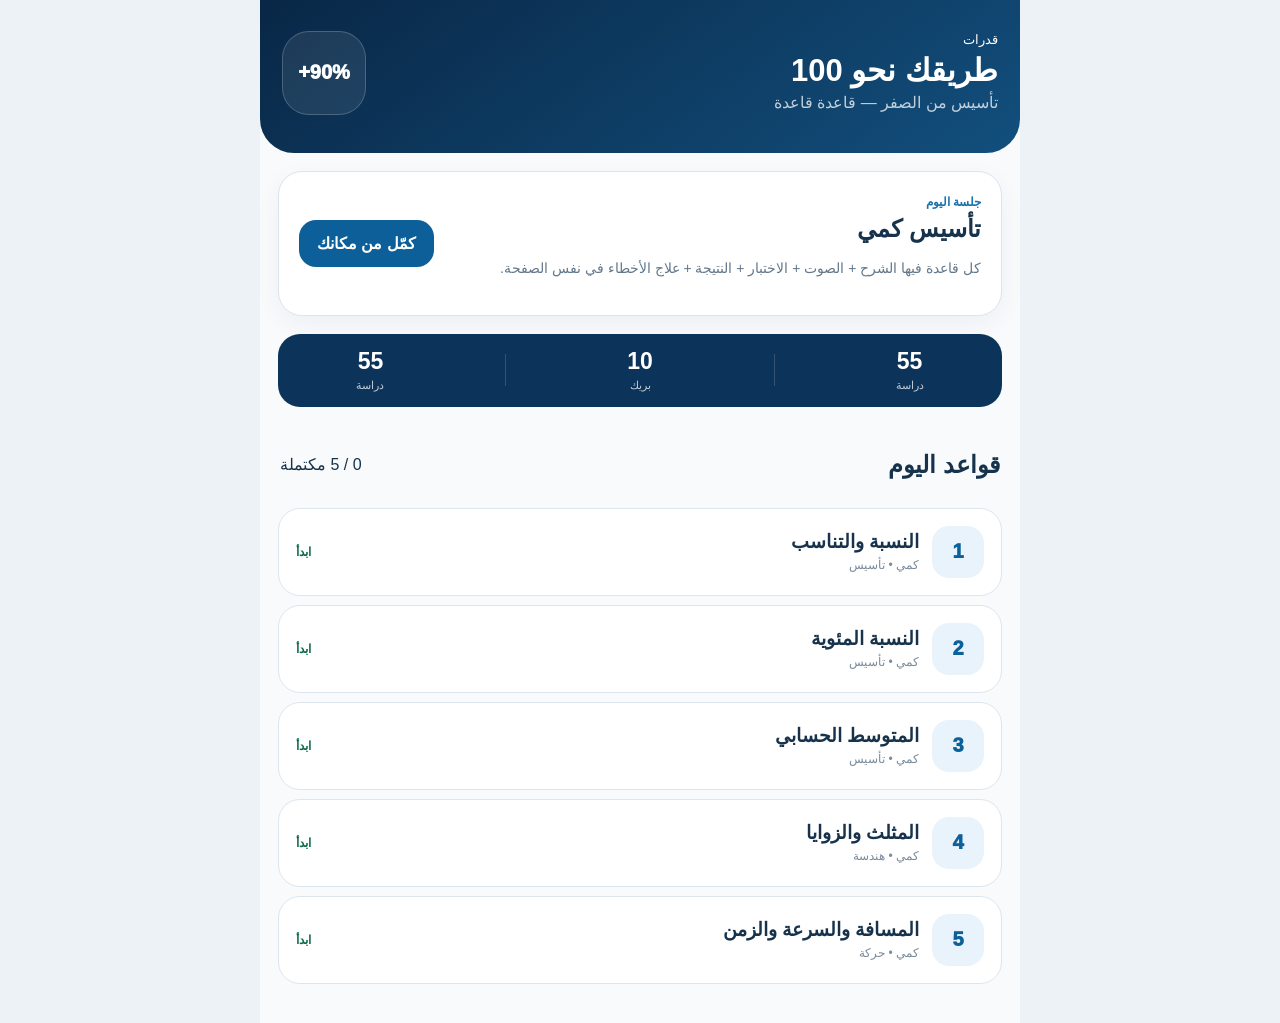
==== index.html @ 28052a00 "Add files via upload" ====
<!doctype html><html lang="ar" dir="rtl"><head><meta charset="utf-8"><meta name="viewport" content="width=device-width,initial-scale=1,viewport-fit=cover"><meta name="theme-color" content="#0b2a4a"><link rel="manifest" href="manifest.webmanifest"><link rel="stylesheet" href="style.css"><title>قدرات | طريقك نحو 100</title></head><body><div id="app"><section id="home" class="screen active"><header class="homeHead"><div><small>قدرات</small><h1>طريقك نحو 100</h1><p>تأسيس من الصفر — قاعدة قاعدة</p></div><div class="goal">90%+</div></header><div class="today card"><div><span class="eyebrow">جلسة اليوم</span><h2>تأسيس كمي</h2><p>كل قاعدة فيها الشرح + الصوت + الاختبار + النتيجة + علاج الأخطاء في نفس الصفحة.</p></div><button id="continueBtn">كمّل من مكانك</button></div><div class="sessionStrip"><div><b>55</b><span>دراسة</span></div><i></i><div><b>10</b><span>بريك</span></div><i></i><div><b>55</b><span>دراسة</span></div></div><div class="sectionTitle"><h2>قواعد اليوم</h2><span id="doneCount"></span></div><div id="rulesList" class="rules"></div></section><section id="rule" class="screen"><header class="ruleHead"><button id="back">‹</button><div><small id="ruleBadge"></small><h1 id="ruleTitle"></h1></div><div class="ring"><b id="rulePct">0%</b></div></header><div class="tabs"><button data-view="explain" class="active">الشرح</button><button data-view="quiz">الاختبار</button><button data-view="result">النتيجة</button><button data-view="remedy">علاج الأخطاء</button></div><main id="ruleMain"><section id="explain" class="view active"><div class="info dark"><span>وش تعني؟</span><h2 id="meaning"></h2></div><div class="info yellow"><span>ليش؟</span><p id="why"></p></div><div class="info blue"><span>كيف؟</span><p id="how"></p></div><div class="info green"><span>تذكّر</span><p id="remember"></p></div><div class="info red"><span>خطأ شائع</span><p id="mistake"></p></div><button class="voice" id="voice">🔊 اسمع الشرح</button><button class="primary" id="startQuiz">فهمت — ابدأ 3 أسئلة</button></section><section id="quiz" class="view"><div class="quizMeta"><b id="qNo"></b><span id="qTimer">00:00</span></div><div class="question card"><h2 id="qText"></h2><div id="answers"></div></div><div class="qnav"><button id="prevQ">السابق</button><button id="nextQ">التالي</button></div><p class="hint">التصحيح يظهر بعد إنهاء الأسئلة الثلاثة.</p></section><section id="result" class="view"><div class="scoreCard card"><span>نتيجتك</span><b id="score">—</b><p id="scoreMsg"></p></div><div id="review"></div><button class="primary" id="toRemedy">علاج الأخطاء</button></section><section id="remedy" class="view"><div class="info blue"><span>شرح بطريقة ثانية</span><p id="remedyText"></p></div><div class="info green"><span>بعد الشرح</span><p>نعطيك 3 أسئلة جديدة على نفس المهارة، وليس نفس الأسئلة السابقة.</p></div><button class="voice" id="voiceRemedy">🔊 اسمع الشرح المختلف</button><button class="primary" id="retry">ابدأ الأسئلة العلاجية</button></section></main><footer><button id="breakBtn"><b>☕</b><span>بريك</span></button><div class="clock"><b id="studyClock">00:00</b><span>وقت المذاكرة</span></div><button id="prayerBtn"><b>🕌</b><span>صلاة</span></button></footer></section></div><div id="pause" class="modal"><div class="pauseBox"><div id="pauseIcon" class="picon">☕</div><h2 id="pauseTitle"></h2><b id="pauseTime"></b><p id="pauseDesc"></p><button id="resume">رجعت — أكمل</button></div></div><script>window.RULES=[{"id": "ratio", "title": "النسبة والتناسب", "badge": "كمي • تأسيس", "meaning": "النسبة تقارن بين كميتين. إذا كانت النسبة 2 : 3 فهذا يعني أن كل جزأين من النوع الأول يقابلهما 3 أجزاء من النوع الثاني.", "why": "تفيدك عندما يعطيك السؤال مجموعًا مقسّمًا بنسبة، مثل رجال ونساء أو ناجحين وراسبين.", "how": "مثال: النسبة 2 : 3 والمجموع 25. مجموع الأجزاء = 5، قيمة الجزء = 25 ÷ 5 = 5. إذن الكميتان 10 و15.", "remember": "اجمع أجزاء النسبة أولًا، ثم اقسم المجموع عليها لتحصل على قيمة الجزء.", "mistake": "لا تضرب المجموع مباشرة في أحد طرفي النسبة قبل معرفة قيمة الجزء.", "quiz": [["النسبة بين أ وب هي 2 : 3 ومجموعهما 30. كم قيمة أ؟", ["10", "12", "18", "20"], 1], ["نسبة الذكور إلى الإناث 3 : 2 وعدد الجميع 25. كم عدد الإناث؟", ["8", "10", "12", "15"], 1], ["إذا كانت النسبة 4 : 1 والمجموع 45، فما قيمة الجزء الواحد؟", ["5", "9", "10", "12"], 1]], "remedial": [["نسبة الأحمر إلى الأزرق 1 : 4 والمجموع 35. كم الأحمر؟", ["5", "7", "14", "28"], 1], ["النسبة 5 : 3 والمجموع 40. كم قيمة الطرف الأكبر؟", ["15", "20", "25", "30"], 2], ["النسبة 2 : 5 والمجموع 49. كم قيمة الجزء الواحد؟", ["5", "6", "7", "8"], 2]]}, {"id": "percent", "title": "النسبة المئوية", "badge": "كمي • تأسيس", "meaning": "النسبة المئوية تعني من كل 100. فـ 20٪ تعني 20 جزءًا من أصل 100.", "why": "تظهر في الخصومات والزيادات والدرجات والربح والخسارة.", "how": "مثال: 20٪ من 150. أولًا 10٪ من 150 = 15، إذن 20٪ = 30.", "remember": "10٪ = عُشر العدد، 50٪ = نصفه، 25٪ = ربعه.", "mistake": "لا تعتبر 20٪ هي 20 دائمًا؛ قيمتها تعتمد على العدد الأصلي.", "quiz": [["ما قيمة 20٪ من 150؟", ["15", "20", "30", "45"], 2], ["سعر 200 ريال، خصمه 25٪. كم قيمة الخصم؟", ["25", "40", "50", "75"], 2], ["ما قيمة 10٪ من 360؟", ["18", "36", "46", "60"], 1]], "remedial": [["ما قيمة 30٪ من 200؟", ["30", "40", "60", "80"], 2], ["خصم 20٪ من 250. كم قيمة الخصم؟", ["25", "40", "50", "75"], 2], ["ما قيمة 50٪ من 90؟", ["35", "40", "45", "50"], 2]]}, {"id": "average", "title": "المتوسط الحسابي", "badge": "كمي • تأسيس", "meaning": "المتوسط الحسابي هو مجموع القيم ÷ عددها.", "why": "يستخدم في الدرجات والأعمار وأي مجموعة قيم نريد تمثيلها بقيمة واحدة.", "how": "مثال: 9 و13 و14. المجموع = 36، وعدد القيم = 3، إذن المتوسط = 12.", "remember": "إذا عرفت المتوسط والعدد، فالمجموع = المتوسط × عدد القيم.", "mistake": "عند إضافة أو حذف قيمة لا تستخدم المتوسط القديم مباشرة؛ احسب المجموع أولًا.", "quiz": [["ما متوسط 8 و10 و12؟", ["9", "10", "11", "12"], 1], ["خمسة أعداد متوسطها 8. ما مجموعها؟", ["13", "32", "40", "48"], 2], ["ثلاثة أعداد مجموعها 54. ما متوسطها؟", ["16", "18", "20", "22"], 1]], "remedial": [["أربعة أعداد متوسطها 7. ما مجموعها؟", ["21", "28", "32", "35"], 1], ["ما متوسط 6 و12 و18؟", ["10", "11", "12", "13"], 2], ["ستة أعداد مجموعها 60. ما متوسطها؟", ["8", "10", "12", "14"], 1]]}, {"id": "triangle", "title": "المثلث والزوايا", "badge": "كمي • هندسة", "meaning": "مجموع الزوايا الداخلية لأي مثلث يساوي 180 درجة.", "why": "هذه القاعدة أساس عدد كبير من أسئلة الزوايا والمثلثات.", "how": "إذا كانت زاويتان 50° و60°، فالزاوية الثالثة = 180 - 110 = 70°.", "remember": "الزاوية الخارجية للمثلث تساوي مجموع الزاويتين الداخليتين البعيدتين عنها.", "mistake": "لا تجمع الزاوية الخارجية مع الزاويتين البعيدتين على أنها 180؛ الخارجية تساوي مجموعهما.", "quiz": [["في مثلث زاويتان 40° و60°. كم الثالثة؟", ["70°", "80°", "90°", "100°"], 1], ["مثلث متساوي الأضلاع. كم قياس كل زاوية؟", ["45°", "60°", "90°", "120°"], 1], ["زاويتان داخليتان بعيدتان عن زاوية خارجية هما 50° و70°. كم الخارجية؟", ["100°", "110°", "120°", "130°"], 2]], "remedial": [["في مثلث زاويتان 30° و90°. كم الثالثة؟", ["50°", "60°", "70°", "90°"], 1], ["زاوية خارجية تقابل زاويتين بعيدتين 40° و80°. كم الخارجية؟", ["100°", "110°", "120°", "140°"], 2], ["مجموع زوايا المثلث يساوي؟", ["90°", "180°", "270°", "360°"], 1]]}, {"id": "speed", "title": "المسافة والسرعة والزمن", "badge": "كمي • حركة", "meaning": "المسافة = السرعة × الزمن. ومن نفس العلاقة: السرعة = المسافة ÷ الزمن، والزمن = المسافة ÷ السرعة.", "why": "تأتي في مسائل السيارات والقطارات والمشي والالتقاء والابتعاد.", "how": "سيارة سرعتها 80 كم/س لمدة 3 ساعات: المسافة = 80 × 3 = 240 كم.", "remember": "إذا تحرك جسمان في نفس الاتجاه غالبًا نطرح السرعتين، وفي اتجاهين متعاكسين غالبًا نجمعهما.", "mistake": "وحّد الوحدات قبل الحل؛ لا تخلط دقائق مع ساعات.", "quiz": [["سيارة سرعتها 60 كم/س لمدة ساعتين. كم قطعت؟", ["60", "100", "120", "180"], 2], ["قطع شخص 150 كم في 3 ساعات. كم سرعته؟", ["40", "50", "60", "75"], 1], ["جسمان في اتجاهين متعاكسين بسرعتي 40 و60 كم/س. ما سرعة الابتعاد؟", ["20", "40", "60", "100"], 3]], "remedial": [["سيارة سرعتها 90 كم/س لمدة ساعتين. كم المسافة؟", ["90", "160", "180", "200"], 2], ["قطع عداء 20 كم في ساعتين. كم سرعته؟", ["5", "10", "15", "20"], 1], ["جسمان في نفس الاتجاه بسرعتي 80 و50. ما السرعة النسبية؟", ["20", "30", "50", "130"], 1]]}];</script><script src="app.js"></script></body></html>
---- style.css ----
*{box-sizing:border-box}body{margin:0;background:#edf2f7;color:#17334c;font-family:-apple-system,BlinkMacSystemFont,"Segoe UI",Tahoma,Arial,sans-serif}button{font:inherit}#app{max-width:760px;margin:auto;min-height:100vh;background:#f8fafc}.screen{display:none;min-height:100vh}.screen.active{display:block}.homeHead{padding:30px 22px 38px;background:linear-gradient(145deg,#092746,#124f7d);color:white;border-radius:0 0 34px 34px;display:flex;justify-content:space-between;align-items:center}.homeHead h1{font-size:31px;margin:4px 0}.homeHead p{opacity:.74;margin:3px 0}.goal{width:84px;height:84px;border-radius:27px;background:#ffffff15;border:1px solid #ffffff32;display:grid;place-items:center;font-size:20px;font-weight:950}.card{background:#fff;border:1px solid #dce5ee;border-radius:24px;box-shadow:0 8px 26px #0d31500c}.today{margin:18px;display:flex;gap:16px;padding:20px;align-items:center;justify-content:space-between}.today h2{margin:5px 0}.today p{line-height:1.7;color:#63788b;font-size:14px}.eyebrow{color:#1972ad;font-size:12px;font-weight:900}.today button{border:0;background:#0c5f99;color:#fff;border-radius:17px;padding:14px;min-width:135px;font-weight:900}.sessionStrip{margin:0 18px 24px;background:#0c335a;color:white;padding:14px 18px;border-radius:22px;display:flex;align-items:center;justify-content:space-around}.sessionStrip div{text-align:center}.sessionStrip b{display:block;font-size:23px}.sessionStrip span{font-size:11px;opacity:.75}.sessionStrip i{width:1px;height:32px;background:#ffffff28}.sectionTitle{display:flex;justify-content:space-between;align-items:center;padding:0 20px}.rules{padding:0 18px 30px}.ruleCard{width:100%;border:1px solid #dde6ee;background:#fff;border-radius:22px;padding:17px;margin:9px 0;display:grid;grid-template-columns:52px 1fr auto;gap:13px;align-items:center;text-align:right;color:#17334c}.ruleIcon{width:52px;height:52px;border-radius:17px;background:#e9f3fb;display:grid;place-items:center;color:#0d619b;font-size:20px;font-weight:950}.ruleCard h3{margin:0 0 5px}.ruleCard p{margin:0;color:#7a8b9b;font-size:12px}.ruleCard .status{font-size:12px;font-weight:900;color:#0d6b47}.ruleHead{background:linear-gradient(145deg,#092746,#124f7d);color:white;padding:22px 18px;border-radius:0 0 31px 31px;display:grid;grid-template-columns:42px 1fr 66px;gap:12px;align-items:center}.ruleHead>button{border:0;background:#ffffff16;color:white;border-radius:14px;height:42px;font-size:32px}.ruleHead small{opacity:.7}.ruleHead h1{margin:4px 0 0;font-size:26px}.ring{width:62px;height:62px;border-radius:21px;border:1px solid #ffffff35;background:#ffffff10;display:grid;place-items:center}.tabs{display:grid;grid-template-columns:repeat(4,1fr);gap:7px;padding:12px 13px;position:sticky;top:0;background:#f8fafcee;z-index:5}.tabs button{border:0;background:#e5edf4;color:#52697c;border-radius:14px;padding:12px 3px;font-size:12px;font-weight:900}.tabs button.active{background:#0b4d7f;color:white}#ruleMain{padding:0 16px 105px}.view{display:none}.view.active{display:block}.info{border-radius:23px;padding:19px;margin:10px 0;border:1px solid transparent}.info span{display:inline-block;font-size:12px;font-weight:950;border-radius:99px;padding:5px 10px;margin-bottom:7px}.info h2{font-size:21px;line-height:1.7;margin:5px 0}.info p{font-size:16px;line-height:1.9;margin:4px 0}.dark{background:#fff;border-right:5px solid #0b3458}.dark span{background:#e5edf5}.yellow{background:#fff8e5;border-color:#f0e0ae}.yellow span{background:#ffebb0}.blue{background:#eaf6ff;border-color:#c9e5f7}.blue span{background:#d3ecff}.green{background:#eaf8ef;border-color:#c9ead5}.green span{background:#d4f0de}.red{background:#fff0f0;border-color:#f0cccc}.red span{background:#f6d9d9}.voice,.primary{width:100%;border:0;border-radius:18px;padding:16px;margin:8px 0;font-weight:950;font-size:16px}.voice{background:#e2f0fb;color:#0b588c}.primary{background:#0d609c;color:white}.quizMeta{display:flex;justify-content:space-between;padding:12px 4px;font-weight:900}.question{padding:20px}.question h2{font-size:22px;line-height:1.7}.answer{width:100%;text-align:right;background:#f5f8fb;border:2px solid #e1e9f0;color:#173751;border-radius:17px;padding:15px;margin:7px 0;font-size:16px;font-weight:850}.answer.selected{border-color:#1782c7;background:#e4f3ff}.qnav{display:grid;grid-template-columns:1fr 1fr;gap:8px}.qnav button{border:0;border-radius:17px;padding:15px;background:#dfe8f0;color:#294b64;font-weight:900}.qnav button:last-child{background:#0d609c;color:white}.hint{text-align:center;color:#76899a;font-size:12px}.scoreCard{text-align:center;padding:24px;margin:12px 0}.scoreCard b{display:block;font-size:58px;color:#0c629d;margin:8px}.reviewItem{border-right:5px solid #d35c5c}footer{position:fixed;bottom:0;left:50%;transform:translateX(-50%);width:min(760px,100%);background:#082b4e;display:grid;grid-template-columns:1fr 1.5fr 1fr;gap:9px;padding:10px 16px calc(10px + env(safe-area-inset-bottom));z-index:10}footer button{border:0;border-radius:17px;background:#ffffff15;color:white;min-height:58px}footer button b{display:block;font-size:21px}footer button span,.clock span{display:block;font-size:10px;opacity:.75}.clock{text-align:center;color:white;display:grid;place-items:center}.clock b{font-size:20px}.modal{display:none;position:fixed;inset:0;background:#061d35e8;z-index:30;align-items:center;justify-content:center;padding:20px}.modal.active{display:flex}.pauseBox{background:white;width:min(430px,100%);padding:30px;border-radius:30px;text-align:center}.picon{font-size:48px}.pauseBox>b{display:block;font-size:54px;color:#0d609c;margin:18px}.pauseBox button{width:100%;border:0;border-radius:17px;background:#0d609c;color:white;padding:16px;font-weight:900}@media(max-width:520px){.today{display:block}.today button{width:100%;margin-top:10px}.ruleHead h1{font-size:23px}.tabs button{font-size:11px}}
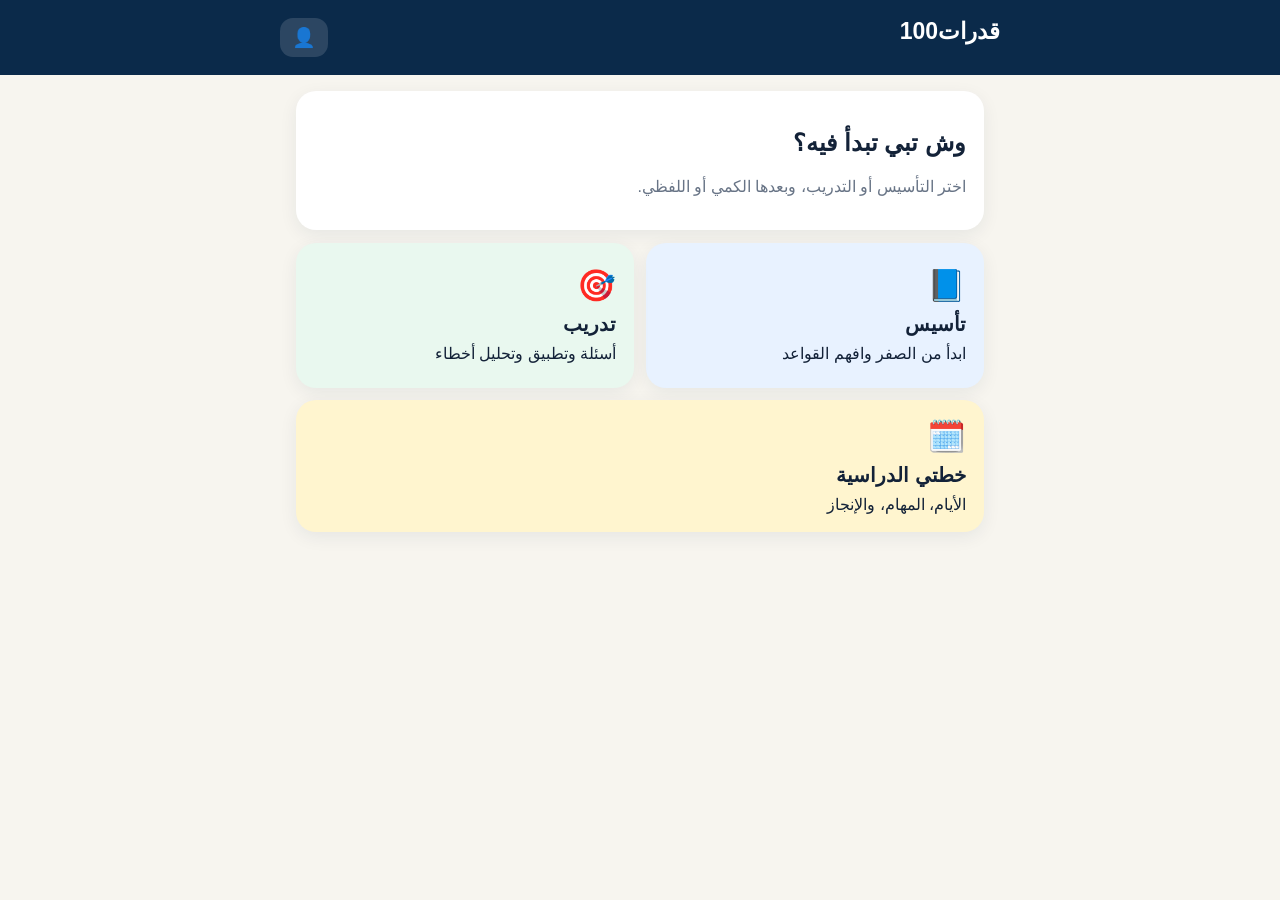
==== commit 658fe69f: "Add files via upload" ====
--- a/index.html
+++ b/index.html
@@ -1 +1,20 @@
-<!doctype html><html lang="ar" dir="rtl"><head><meta charset="utf-8"><meta name="viewport" content="width=device-width,initial-scale=1,viewport-fit=cover"><meta name="theme-color" content="#0b2a4a"><link rel="manifest" href="manifest.webmanifest"><link rel="stylesheet" href="style.css"><title>قدرات | طريقك نحو 100</title></head><body><div id="app"><section id="home" class="screen active"><header class="homeHead"><div><small>قدرات</small><h1>طريقك نحو 100</h1><p>تأسيس من الصفر — قاعدة قاعدة</p></div><div class="goal">90%+</div></header><div class="today card"><div><span class="eyebrow">جلسة اليوم</span><h2>تأسيس كمي</h2><p>كل قاعدة فيها الشرح + الصوت + الاختبار + النتيجة + علاج الأخطاء في نفس الصفحة.</p></div><button id="continueBtn">كمّل من مكانك</button></div><div class="sessionStrip"><div><b>55</b><span>دراسة</span></div><i></i><div><b>10</b><span>بريك</span></div><i></i><div><b>55</b><span>دراسة</span></div></div><div class="sectionTitle"><h2>قواعد اليوم</h2><span id="doneCount"></span></div><div id="rulesList" class="rules"></div></section><section id="rule" class="screen"><header class="ruleHead"><button id="back">‹</button><div><small id="ruleBadge"></small><h1 id="ruleTitle"></h1></div><div class="ring"><b id="rulePct">0%</b></div></header><div class="tabs"><button data-view="explain" class="active">الشرح</button><button data-view="quiz">الاختبار</button><button data-view="result">النتيجة</button><button data-view="remedy">علاج الأخطاء</button></div><main id="ruleMain"><section id="explain" class="view active"><div class="info dark"><span>وش تعني؟</span><h2 id="meaning"></h2></div><div class="info yellow"><span>ليش؟</span><p id="why"></p></div><div class="info blue"><span>كيف؟</span><p id="how"></p></div><div class="info green"><span>تذكّر</span><p id="remember"></p></div><div class="info red"><span>خطأ شائع</span><p id="mistake"></p></div><button class="voice" id="voice">🔊 اسمع الشرح</button><button class="primary" id="startQuiz">فهمت — ابدأ 3 أسئلة</button></section><section id="quiz" class="view"><div class="quizMeta"><b id="qNo"></b><span id="qTimer">00:00</span></div><div class="question card"><h2 id="qText"></h2><div id="answers"></div></div><div class="qnav"><button id="prevQ">السابق</button><button id="nextQ">التالي</button></div><p class="hint">التصحيح يظهر بعد إنهاء الأسئلة الثلاثة.</p></section><section id="result" class="view"><div class="scoreCard card"><span>نتيجتك</span><b id="score">—</b><p id="scoreMsg"></p></div><div id="review"></div><button class="primary" id="toRemedy">علاج الأخطاء</button></section><section id="remedy" class="view"><div class="info blue"><span>شرح بطريقة ثانية</span><p id="remedyText"></p></div><div class="info green"><span>بعد الشرح</span><p>نعطيك 3 أسئلة جديدة على نفس المهارة، وليس نفس الأسئلة السابقة.</p></div><button class="voice" id="voiceRemedy">🔊 اسمع الشرح المختلف</button><button class="primary" id="retry">ابدأ الأسئلة العلاجية</button></section></main><footer><button id="breakBtn"><b>☕</b><span>بريك</span></button><div class="clock"><b id="studyClock">00:00</b><span>وقت المذاكرة</span></div><button id="prayerBtn"><b>🕌</b><span>صلاة</span></button></footer></section></div><div id="pause" class="modal"><div class="pauseBox"><div id="pauseIcon" class="picon">☕</div><h2 id="pauseTitle"></h2><b id="pauseTime"></b><p id="pauseDesc"></p><button id="resume">رجعت — أكمل</button></div></div><script>window.RULES=[{"id": "ratio", "title": "النسبة والتناسب", "badge": "كمي • تأسيس", "meaning": "النسبة تقارن بين كميتين. إذا كانت النسبة 2 : 3 فهذا يعني أن كل جزأين من النوع الأول يقابلهما 3 أجزاء من النوع الثاني.", "why": "تفيدك عندما يعطيك السؤال مجموعًا مقسّمًا بنسبة، مثل رجال ونساء أو ناجحين وراسبين.", "how": "مثال: النسبة 2 : 3 والمجموع 25. مجموع الأجزاء = 5، قيمة الجزء = 25 ÷ 5 = 5. إذن الكميتان 10 و15.", "remember": "اجمع أجزاء النسبة أولًا، ثم اقسم المجموع عليها لتحصل على قيمة الجزء.", "mistake": "لا تضرب المجموع مباشرة في أحد طرفي النسبة قبل معرفة قيمة الجزء.", "quiz": [["النسبة بين أ وب هي 2 : 3 ومجموعهما 30. كم قيمة أ؟", ["10", "12", "18", "20"], 1], ["نسبة الذكور إلى الإناث 3 : 2 وعدد الجميع 25. كم عدد الإناث؟", ["8", "10", "12", "15"], 1], ["إذا كانت النسبة 4 : 1 والمجموع 45، فما قيمة الجزء الواحد؟", ["5", "9", "10", "12"], 1]], "remedial": [["نسبة الأحمر إلى الأزرق 1 : 4 والمجموع 35. كم الأحمر؟", ["5", "7", "14", "28"], 1], ["النسبة 5 : 3 والمجموع 40. كم قيمة الطرف الأكبر؟", ["15", "20", "25", "30"], 2], ["النسبة 2 : 5 والمجموع 49. كم قيمة الجزء الواحد؟", ["5", "6", "7", "8"], 2]]}, {"id": "percent", "title": "النسبة المئوية", "badge": "كمي • تأسيس", "meaning": "النسبة المئوية تعني من كل 100. فـ 20٪ تعني 20 جزءًا من أصل 100.", "why": "تظهر في الخصومات والزيادات والدرجات والربح والخسارة.", "how": "مثال: 20٪ من 150. أولًا 10٪ من 150 = 15، إذن 20٪ = 30.", "remember": "10٪ = عُشر العدد، 50٪ = نصفه، 25٪ = ربعه.", "mistake": "لا تعتبر 20٪ هي 20 دائمًا؛ قيمتها تعتمد على العدد الأصلي.", "quiz": [["ما قيمة 20٪ من 150؟", ["15", "20", "30", "45"], 2], ["سعر 200 ريال، خصمه 25٪. كم قيمة الخصم؟", ["25", "40", "50", "75"], 2], ["ما قيمة 10٪ من 360؟", ["18", "36", "46", "60"], 1]], "remedial": [["ما قيمة 30٪ من 200؟", ["30", "40", "60", "80"], 2], ["خصم 20٪ من 250. كم قيمة الخصم؟", ["25", "40", "50", "75"], 2], ["ما قيمة 50٪ من 90؟", ["35", "40", "45", "50"], 2]]}, {"id": "average", "title": "المتوسط الحسابي", "badge": "كمي • تأسيس", "meaning": "المتوسط الحسابي هو مجموع القيم ÷ عددها.", "why": "يستخدم في الدرجات والأعمار وأي مجموعة قيم نريد تمثيلها بقيمة واحدة.", "how": "مثال: 9 و13 و14. المجموع = 36، وعدد القيم = 3، إذن المتوسط = 12.", "remember": "إذا عرفت المتوسط والعدد، فالمجموع = المتوسط × عدد القيم.", "mistake": "عند إضافة أو حذف قيمة لا تستخدم المتوسط القديم مباشرة؛ احسب المجموع أولًا.", "quiz": [["ما متوسط 8 و10 و12؟", ["9", "10", "11", "12"], 1], ["خمسة أعداد متوسطها 8. ما مجموعها؟", ["13", "32", "40", "48"], 2], ["ثلاثة أعداد مجموعها 54. ما متوسطها؟", ["16", "18", "20", "22"], 1]], "remedial": [["أربعة أعداد متوسطها 7. ما مجموعها؟", ["21", "28", "32", "35"], 1], ["ما متوسط 6 و12 و18؟", ["10", "11", "12", "13"], 2], ["ستة أعداد مجموعها 60. ما متوسطها؟", ["8", "10", "12", "14"], 1]]}, {"id": "triangle", "title": "المثلث والزوايا", "badge": "كمي • هندسة", "meaning": "مجموع الزوايا الداخلية لأي مثلث يساوي 180 درجة.", "why": "هذه القاعدة أساس عدد كبير من أسئلة الزوايا والمثلثات.", "how": "إذا كانت زاويتان 50° و60°، فالزاوية الثالثة = 180 - 110 = 70°.", "remember": "الزاوية الخارجية للمثلث تساوي مجموع الزاويتين الداخليتين البعيدتين عنها.", "mistake": "لا تجمع الزاوية الخارجية مع الزاويتين البعيدتين على أنها 180؛ الخارجية تساوي مجموعهما.", "quiz": [["في مثلث زاويتان 40° و60°. كم الثالثة؟", ["70°", "80°", "90°", "100°"], 1], ["مثلث متساوي الأضلاع. كم قياس كل زاوية؟", ["45°", "60°", "90°", "120°"], 1], ["زاويتان داخليتان بعيدتان عن زاوية خارجية هما 50° و70°. كم الخارجية؟", ["100°", "110°", "120°", "130°"], 2]], "remedial": [["في مثلث زاويتان 30° و90°. كم الثالثة؟", ["50°", "60°", "70°", "90°"], 1], ["زاوية خارجية تقابل زاويتين بعيدتين 40° و80°. كم الخارجية؟", ["100°", "110°", "120°", "140°"], 2], ["مجموع زوايا المثلث يساوي؟", ["90°", "180°", "270°", "360°"], 1]]}, {"id": "speed", "title": "المسافة والسرعة والزمن", "badge": "كمي • حركة", "meaning": "المسافة = السرعة × الزمن. ومن نفس العلاقة: السرعة = المسافة ÷ الزمن، والزمن = المسافة ÷ السرعة.", "why": "تأتي في مسائل السيارات والقطارات والمشي والالتقاء والابتعاد.", "how": "سيارة سرعتها 80 كم/س لمدة 3 ساعات: المسافة = 80 × 3 = 240 كم.", "remember": "إذا تحرك جسمان في نفس الاتجاه غالبًا نطرح السرعتين، وفي اتجاهين متعاكسين غالبًا نجمعهما.", "mistake": "وحّد الوحدات قبل الحل؛ لا تخلط دقائق مع ساعات.", "quiz": [["سيارة سرعتها 60 كم/س لمدة ساعتين. كم قطعت؟", ["60", "100", "120", "180"], 2], ["قطع شخص 150 كم في 3 ساعات. كم سرعته؟", ["40", "50", "60", "75"], 1], ["جسمان في اتجاهين متعاكسين بسرعتي 40 و60 كم/س. ما سرعة الابتعاد؟", ["20", "40", "60", "100"], 3]], "remedial": [["سيارة سرعتها 90 كم/س لمدة ساعتين. كم المسافة؟", ["90", "160", "180", "200"], 2], ["قطع عداء 20 كم في ساعتين. كم سرعته؟", ["5", "10", "15", "20"], 1], ["جسمان في نفس الاتجاه بسرعتي 80 و50. ما السرعة النسبية؟", ["20", "30", "50", "130"], 1]]}];</script><script src="app.js"></script></body></html>+<!doctype html><html lang="ar" dir="rtl"><head><meta charset="utf-8"><meta name="viewport" content="width=device-width,initial-scale=1"><meta name="theme-color" content="#0B2A4A"><title>قدرات100</title><style>
+*{box-sizing:border-box}body{margin:0;background:#f7f5ef;color:#132238;font-family:-apple-system,BlinkMacSystemFont,"Segoe UI",Tahoma,Arial}header{background:#0B2A4A;color:#fff;padding:18px;position:sticky;top:0}.top{display:flex;justify-content:space-between;max-width:720px;margin:auto}.brand{font-size:23px;font-weight:900}.acct{border:0;background:#ffffff22;color:#fff;border-radius:13px;padding:8px 12px;font-size:19px}.wrap{max-width:720px;margin:auto;padding:16px}.hero,.lesson{background:#fff;border-radius:20px;padding:18px;margin-bottom:13px;box-shadow:0 5px 18px #0b2a4a12}.muted{color:#687486}.grid{display:grid;grid-template-columns:1fr 1fr;gap:12px}.card{border:0;border-radius:20px;padding:18px;text-align:right;min-height:145px;color:#132238;font:inherit;box-shadow:0 5px 18px #0b2a4a12}.card b{font-size:20px;display:block;margin:8px 0}.foundation{background:#e8f2ff}.training{background:#e9f8ef}.plan{background:#fff5cf;width:100%;margin-top:12px;min-height:120px}.icon{font-size:31px}.view{display:none}.active{display:block}.back,.primary{border:0;border-radius:13px;padding:11px 14px;font-weight:800}.back{background:#e9edf1;color:#0B2A4A;margin-bottom:13px}.primary{background:#0B2A4A;color:#fff}.tabs{display:flex;gap:8px;overflow:auto;margin-bottom:13px}.tabs button{border:0;border-radius:12px;padding:10px 13px;font-weight:800;white-space:nowrap}.tabs .on{background:#0B2A4A;color:#fff}.days{display:grid;grid-template-columns:repeat(3,1fr);gap:8px}.days button{background:#fff;border:1px solid #ddd;border-radius:13px;padding:12px 5px;font-weight:800}.days .sel{background:#0B2A4A;color:#fff}.row{background:#fff;border-radius:15px;padding:14px;margin:8px 0;display:flex;justify-content:space-between}.pill{background:#edf3f8;border-radius:30px;padding:5px 9px;font-size:13px}@media(max-width:420px){.wrap{padding:13px}.card{padding:14px;min-height:135px}}
+</style></head><body><header><div class="top"><div class="brand">قدرات100</div><button class="acct" onclick="alert('الحساب والإدارة سيتم ربطهما بالحساب لاحقًا')">👤</button></div></header><main class="wrap">
+<section id="home" class="view active"><div class="hero"><h2>وش تبي تبدأ فيه؟</h2><p class="muted">اختر التأسيس أو التدريب، وبعدها الكمي أو اللفظي.</p></div><div class="grid"><button class="card foundation" onclick="openMode('تأسيس')"><span class="icon">📘</span><b>تأسيس</b><span>ابدأ من الصفر وافهم القواعد</span></button><button class="card training" onclick="openMode('تدريب')"><span class="icon">🎯</span><b>تدريب</b><span>أسئلة وتطبيق وتحليل أخطاء</span></button></div><button class="card plan" onclick="show('plans')"><span class="icon">🗓️</span><b>خطتي الدراسية</b><span>الأيام، المهام، والإنجاز</span></button></section>
+<section id="mode" class="view"><button class="back" onclick="show('home')">الرئيسية</button><div class="hero"><h2 id="modeTitle"></h2><p class="muted">اختر القسم.</p></div><div class="grid"><button class="card foundation" onclick="enter('كمي')"><span class="icon">🔢</span><b>الكمي</b><span>الأعداد والنسب والهندسة</span></button><button class="card foundation" onclick="enter('لفظي')"><span class="icon">📝</span><b>اللفظي</b><span>التناظر والسياق والاستيعاب</span></button></div></section>
+<section id="section" class="view"><button class="back" onclick="exitSession()">إنهاء الجلسة</button><div class="hero"><h2 id="sectionTitle"></h2><p class="muted">تنقل بين الدروس وشاهد خطتك بدون الخروج من القسم.</p></div><div class="tabs"><button class="on" onclick="tab(this,'lessons')">📚 الدروس</button><button onclick="tab(this,'insidePlan')">🗓️ الخطة</button><button onclick="tab(this,'progress')">📊 تقدمي</button></div><div id="lessons"></div><div id="insidePlan" style="display:none"></div><div id="progress" style="display:none" class="hero"><h3>تقدمي</h3><p>يتم حفظ تقدمك على الجهاز.</p></div></section>
+<section id="plans" class="view"><button class="back" onclick="show('home')">الرئيسية</button><div class="hero"><h2>🗓️ خطتي الدراسية</h2><p class="muted">اختر مدة الخطة.</p><div class="days"><button onclick="plan(this,7)">7 أيام</button><button onclick="plan(this,14)">14 يوم</button><button onclick="plan(this,30)">30 يوم</button><button onclick="plan(this,45)">45 يوم</button><button onclick="plan(this,60)">60 يوم</button><button onclick="custom()">مخصصة</button></div></div><div id="planOut"></div></section>
+</main><script>
+let mode='',sec='';const q=['النسبة والتناسب','النسبة المئوية','المتوسط الحسابي','المثلث والزوايا','المسافة والسرعة والزمن'];const v=['التناظر اللفظي','إكمال الجمل','الخطأ السياقي','الارتباط والاختلاف','استيعاب المقروء'];
+function show(x){document.querySelectorAll('.view').forEach(e=>e.classList.remove('active'));document.getElementById(x).classList.add('active');scrollTo(0,0)}
+function openMode(x){mode=x;modeTitle.textContent=x;show('mode')}function enter(x){sec=x;sectionTitle.textContent=mode+' '+sec;render();inside();show('section')}
+function exitSession(){if(confirm('متأكد أنك تبي تنهي الجلسة؟ تقدمك محفوظ.'))show('home')}
+function tab(b,x){document.querySelectorAll('.tabs button').forEach(e=>e.classList.remove('on'));b.classList.add('on');['lessons','insidePlan','progress'].forEach(i=>document.getElementById(i).style.display=i==x?'block':'none')}
+function render(){let a=sec==='كمي'?q:v;lessons.innerHTML=a.map((x,i)=>`<div class="lesson"><span class="pill">الدرس ${i+1}</span><h3>${x}</h3><p class="muted">${mode==='تأسيس'?'فيديو + صوت + قراءة + 3 أسئلة':'تدريب متنوع + تحليل الأخطاء'}</p><button class="primary" onclick="alert('الدرس: ${x} — سيتم ربط المحتوى الكامل هنا')">ابدأ</button></div>`).join('')}
+function inside(){let d=localStorage.planDays||30;insidePlan.innerHTML=`<div class="hero"><h3>خطتك الحالية: ${d} يوم</h3><p>تقدر تشوف الخطة أثناء الدروس.</p><button class="primary" onclick="show('plans')">عرض الخطة كاملة</button></div>`}
+function plan(b,d){document.querySelectorAll('.days button').forEach(e=>e.classList.remove('sel'));b.classList.add('sel');makePlan(d)}
+function custom(){let d=parseInt(prompt('كم يوم؟'));if(d>0)makePlan(d)}
+function makePlan(d){localStorage.planDays=d;let s='';for(let i=1;i<=Math.min(d,14);i++){let p=i<=Math.ceil(d*.4)?'تأسيس كمي + لفظي':i<=Math.ceil(d*.8)?'تدريب كمي + لفظي':'اختبار ومراجعة';s+=`<div class="row"><div><b>اليوم ${i}</b><br><span class="muted">${p}</span></div><span>○</span></div>`}planOut.innerHTML=`<div class="hero"><h3>خطة ${d} يوم</h3><p class="muted">تبدأ بالتأسيس ثم التدريب ثم الاختبارات.</p></div>`+s;inside()}
+if(localStorage.planDays)makePlan(+localStorage.planDays);
+</script></body></html>
